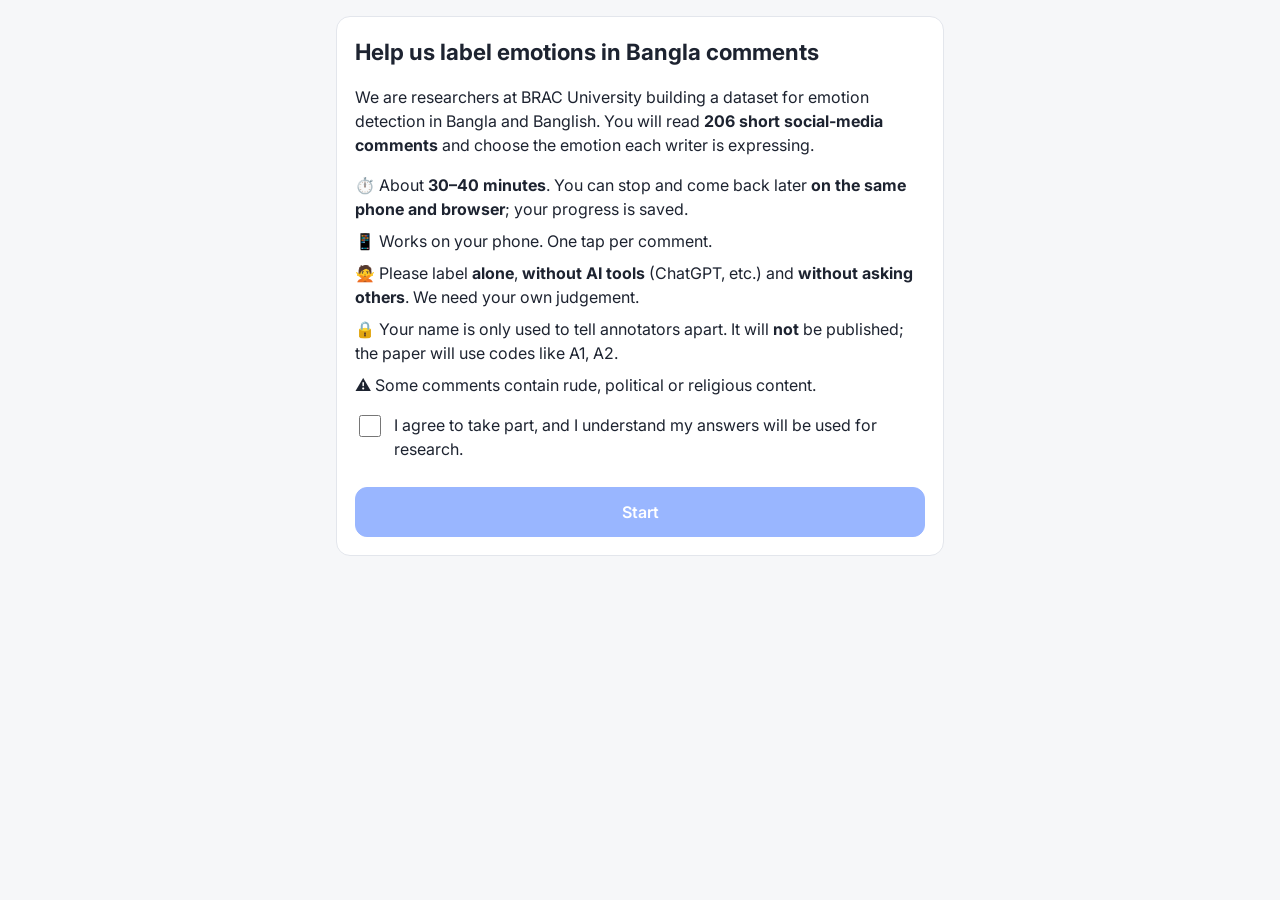
==== index.html @ c3514738 "Publish label-audit app (label-audit-v1) Co-Authored-By: Claude Opus 5.5 <noreply@anthropic.com>" ====
<!doctype html>
<html lang="en">
<head>
<meta charset="utf-8">
<meta name="viewport" content="width=device-width, initial-scale=1, viewport-fit=cover">
<title>Bangla Emotion Labeling</title>
<link rel="preconnect" href="https://fonts.googleapis.com">
<link href="https://fonts.googleapis.com/css2?family=Noto+Sans+Bengali:wght@400;600&family=Inter:wght@400;600&display=swap" rel="stylesheet">
<link rel="stylesheet" href="style.css?v=1">
</head>
<body>
<div id="testbanner" class="testbanner" hidden>TEST MODE: answers are NOT being sent</div>
<main id="app" class="wrap"><p class="muted">Loading…</p></main>

<template id="tpl-welcome">
  <section class="card">
    <h1>Help us label emotions in Bangla comments</h1>
    <p>We are researchers at BRAC University building a dataset for emotion detection in Bangla and Banglish. You will read <b>206 short social-media comments</b> and choose the emotion each writer is expressing.</p>
    <ul class="facts">
      <li>⏱️ About <b>30–40 minutes</b>. You can stop and come back later <b>on the same phone and browser</b>; your progress is saved.</li>
      <li>📱 Works on your phone. One tap per comment.</li>
      <li>🙅 Please label <b>alone</b>, <b>without AI tools</b> (ChatGPT, etc.) and <b>without asking others</b>. We need your own judgement.</li>
      <li>🔒 Your name is only used to tell annotators apart. It will <b>not</b> be published; the paper will use codes like A1, A2.</li>
      <li>⚠️ Some comments contain rude, political or religious content.</li>
    </ul>
    <label class="check"><input type="checkbox" id="consent"> I agree to take part, and I understand my answers will be used for research.</label>
    <button class="primary" id="btn-start" disabled>Start</button>
  </section>
</template>

<template id="tpl-profile">
  <section class="card">
    <h2>About you</h2>
    <label class="field">Your name <input id="p-name" autocomplete="name" placeholder="e.g. Rahim Uddin"></label>
    <label class="field">You are a…
      <select id="p-role"><option value="">Choose</option><option>Undergraduate student</option><option>Graduate student</option><option>Teacher / researcher</option><option>Working professional</option><option>Other</option></select>
    </label>
    <label class="field">Is Bangla your first language?
      <select id="p-native"><option value="">Choose</option><option>Yes</option><option>No</option></select>
    </label>
    <label class="field">How easily do you read Banglish (Bangla in English letters)?
      <select id="p-banglish"><option value="">Choose</option><option>Very easily</option><option>Somewhat easily</option><option>With difficulty</option></select>
    </label>
    <label class="check"><input type="checkbox" id="p-alone"> I will label on my own, without AI tools and without discussing the comments with anyone.</label>
    <p id="p-err" class="err" hidden>Please fill in every field and tick the box.</p>
    <button class="primary" id="btn-profile">Continue</button>
  </section>
</template>

<template id="tpl-guide">
  <section class="card guide">
    <h2>How to label</h2>
    <p>For each comment, choose the <b>one emotion the writer is mainly expressing</b>. The Bangla text is the original; the Banglish line below is the same comment in English letters.</p>
    <div class="labels-explained">
      <div><b class="lab anger">Anger · রাগ</b> angry, outraged, blaming, attacking someone. <i>“এদের বিচার চাই”</i></div>
      <div><b class="lab disgust">Disgust · ঘৃণা/বিরক্তি</b> revulsion, contempt, “this is gross / shameful / cheap”. <i>“ছি, কী নোংরা”</i></div>
      <div><b class="lab fear">Fear · ভয়/দুশ্চিন্তা</b> fear, worry, anxiety about something that may happen. <i>“খুব ভয় লাগছে”</i></div>
      <div><b class="lab joy">Joy · আনন্দ/ভালোবাসা</b> happiness, love, praise, pride, gratitude, good wishes. <i>“অসাধারণ গান”</i></div>
      <div><b class="lab sadness">Sadness · দুঃখ</b> grief, disappointment, missing someone, pity. <i>“চোখে পানি চলে এলো”</i></div>
      <div><b class="lab surprise">Surprise · বিস্ময়</b> astonishment, shock (good or bad). <i>“কী বলেন! জানতামই না”</i></div>
      <div><b class="lab neutral">No clear emotion</b> a question, information, request, or no emotion at all.</div>
      <div><b class="lab unclear">Can't understand</b> you really cannot understand the comment.</div>
    </div>
    <h3>Rules</h3>
    <ol class="rules">
      <li><b>The writer's emotion</b>, not how the comment makes you feel.</li>
      <li><b>Several emotions?</b> Pick the strongest one.</li>
      <li><b>Sarcasm:</b> label what they really mean. “বাহ, আবার কারেন্ট নেই, দারুণ সেবা!” → <b>Anger</b>, not Joy.</li>
      <li><b>Anger vs Disgust:</b> anger = hostile, wants punishment or blames. Disgust = finds it gross, shameful or contemptible.</li>
      <li><b>Sadness vs Fear:</b> sadness = about something that happened. Fear = about something that might happen.</li>
      <li>Emojis help, but the words decide.</li>
      <li><b>Don't overthink:</b> about 10 seconds each. If unsure, choose your best guess and tick <b>“Not sure”</b>.</li>
      <li>A few comments appear twice on purpose. Just label them again.</li>
    </ol>
    <button class="primary" id="btn-practice">Try 4 practice comments</button>
  </section>
</template>

<template id="tpl-item">
  <section class="item">
    <div class="topbar">
      <button class="ghost" id="btn-back" aria-label="Previous">‹ Back</button>
      <div class="progress"><div class="bar"><div id="bar-fill"></div></div><span id="counter"></span></div>
      <button class="ghost" id="btn-help" aria-label="Help">?</button>
    </div>
    <div class="card text-card">
      <p id="practice-tag" class="practice-tag" hidden>Practice</p>
      <p class="bn" id="t-bn"></p>
      <p class="bl" id="t-bl"></p>
    </div>
    <label class="check unsure"><input type="checkbox" id="unsure"> Not sure</label>
    <div class="choices" id="choices"></div>
    <p id="feedback" class="feedback" hidden></p>
  </section>
</template>

<template id="tpl-done">
  <section class="card">
    <h2>Thank you! 🎉</h2>
    <p id="sync-status">Sending your answers…</p>
    <div id="fallback" hidden>
      <p class="err">We could not confirm that all answers reached us. Please tap <b>Try again</b>. If it still fails, tap <b>Download</b> (or <b>Copy</b>) and send the file/text to the person who shared this link.</p>
      <button class="primary" id="btn-retry">Try again</button>
      <button id="btn-download">Download my answers</button>
      <button id="btn-copy">Copy my answers</button>
    </div>
  </section>
</template>

<script src="config.js?v=2"></script>
<script src="app.js?v=3"></script>
</body>
</html>
---- style.css ----
:root {
  --bg: #f6f7f9; --card: #ffffff; --text: #1d2330; --muted: #667085; --line: #e3e6ec;
  --primary: #1f5eff; --primary-text: #fff; --err: #c62828;
  --anger: #d64545; --disgust: #7a5c2e; --fear: #6b4fbb; --joy: #e0a800; --sadness: #2f6fb0; --surprise: #11998e;
  --neutral: #6b7280; --unclear: #9ca3af;
}
@media (prefers-color-scheme: dark) {
  :root { --bg: #12151b; --card: #1b2029; --text: #e8ebf0; --muted: #9aa3b2; --line: #2b313c; --primary: #5b8cff; }
}
* { box-sizing: border-box; }
html, body { margin: 0; background: var(--bg); color: var(--text); }
body { font-family: "Inter", "Noto Sans Bengali", system-ui, sans-serif; font-size: 16px; line-height: 1.5; -webkit-text-size-adjust: 100%; }
.wrap { max-width: 640px; margin: 0 auto; padding: 16px 16px 40px; }
.card { background: var(--card); border: 1px solid var(--line); border-radius: 14px; padding: 18px; margin-bottom: 14px; }
h1 { font-size: 1.4rem; margin: 0 0 10px; } h2 { font-size: 1.25rem; margin: 0 0 10px; } h3 { margin: 16px 0 6px; font-size: 1.05rem; }
.muted { color: var(--muted); }
.facts { padding-left: 0; list-style: none; } .facts li { margin: 8px 0; }
button { font: inherit; border-radius: 12px; border: 1px solid var(--line); background: var(--card); color: var(--text); padding: 12px 16px; cursor: pointer; }
button.primary { background: var(--primary); color: var(--primary-text); border-color: var(--primary); width: 100%; margin-top: 14px; font-weight: 600; }
button:disabled { opacity: .45; cursor: not-allowed; }
button.ghost { border: none; background: transparent; padding: 8px 10px; font-weight: 600; }
.check { display: flex; gap: 10px; align-items: flex-start; margin: 12px 0; }
.check input { width: 22px; height: 22px; flex: none; margin-top: 2px; }
.field { display: block; margin: 12px 0; font-weight: 600; }
.field input, .field select { display: block; width: 100%; margin-top: 6px; padding: 12px; font: inherit; font-weight: 400; border: 1px solid var(--line); border-radius: 10px; background: var(--bg); color: var(--text); }
.err { color: var(--err); }
.labels-explained div { padding: 8px 0; border-bottom: 1px solid var(--line); }
.labels-explained i { color: var(--muted); font-style: normal; }
.lab { display: inline-block; padding: 2px 8px; border-radius: 999px; color: #fff; margin-right: 6px; font-size: .9rem; }
.lab.anger { background: var(--anger); } .lab.disgust { background: var(--disgust); } .lab.fear { background: var(--fear); }
.lab.joy { background: var(--joy); color: #1d2330; } .lab.sadness { background: var(--sadness); } .lab.surprise { background: var(--surprise); }
.lab.neutral { background: var(--neutral); } .lab.unclear { background: var(--unclear); color: #1d2330; }
.rules li { margin: 6px 0; }
.topbar { display: flex; align-items: center; gap: 8px; margin-bottom: 10px; position: sticky; top: 0; background: var(--bg); padding: 6px 0; z-index: 2; }
.progress { flex: 1; display: flex; align-items: center; gap: 8px; font-size: .9rem; color: var(--muted); }
.bar { flex: 1; height: 8px; background: var(--line); border-radius: 99px; overflow: hidden; }
#bar-fill { height: 100%; width: 0; background: var(--primary); transition: width .2s; }
.text-card { min-height: 120px; }
.bn { font-family: "Noto Sans Bengali", sans-serif; font-size: 1.2rem; line-height: 1.7; margin: 0 0 10px; word-wrap: break-word; }
.bl { color: var(--muted); font-size: .98rem; margin: 0; word-wrap: break-word; }
.practice-tag { display: inline-block; margin: 0 0 8px; font-size: .8rem; font-weight: 600; color: var(--primary); }
.unsure { justify-content: flex-end; margin: 4px 0 8px; color: var(--muted); }
.choices { display: grid; grid-template-columns: 1fr 1fr; gap: 10px; }
.choices button { padding: 14px 8px; font-weight: 600; border-width: 2px; min-height: 58px; }
.choices button small { display: block; font-weight: 400; font-family: "Noto Sans Bengali", sans-serif; }
.choices button.wide { grid-column: span 1; }
.choices button.selected { outline: 3px solid var(--primary); outline-offset: 1px; }
.c-anger { border-color: var(--anger); } .c-disgust { border-color: var(--disgust); } .c-fear { border-color: var(--fear); }
.c-joy { border-color: var(--joy); } .c-sadness { border-color: var(--sadness); } .c-surprise { border-color: var(--surprise); }
.c-neutral, .c-unclear { border-color: var(--line); color: var(--muted); }
.feedback { background: var(--card); border: 1px solid var(--line); border-radius: 12px; padding: 12px; margin-top: 12px; }
.testbanner { background: var(--err); color: #fff; text-align: center; padding: 8px; font-weight: 600; position: sticky; top: 0; z-index: 5; }
#fallback button { display: block; width: 100%; margin-top: 10px; }
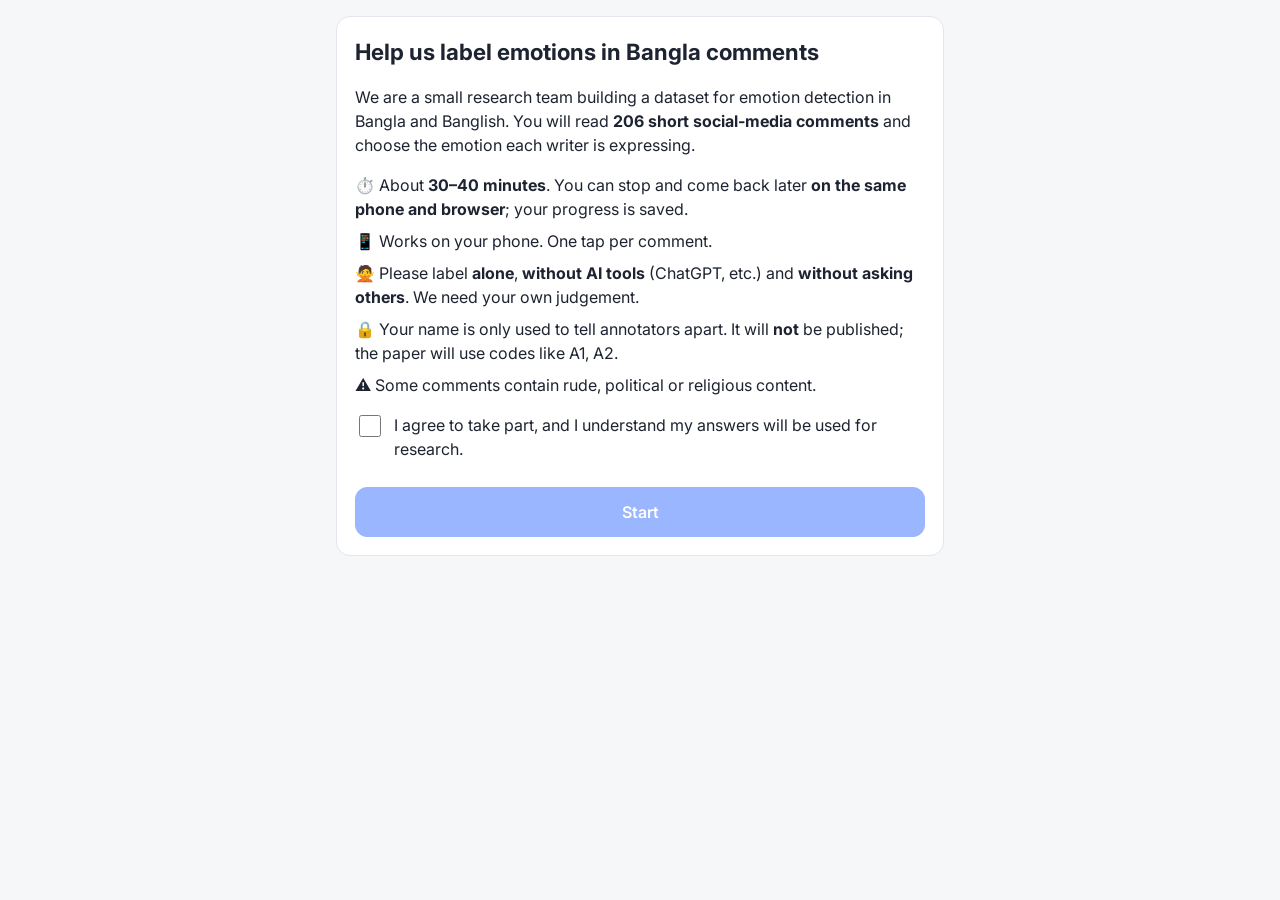
==== commit 4508aa6d: "Remove institution name from welcome text Co-Authored-By: Claude Opus 5.5 <noreply@anthropic.com>" ====
--- a/index.html
+++ b/index.html
@@ -15,7 +15,7 @@
 <template id="tpl-welcome">
   <section class="card">
     <h1>Help us label emotions in Bangla comments</h1>
-    <p>We are researchers at BRAC University building a dataset for emotion detection in Bangla and Banglish. You will read <b>206 short social-media comments</b> and choose the emotion each writer is expressing.</p>
+    <p>We are a small research team building a dataset for emotion detection in Bangla and Banglish. You will read <b>206 short social-media comments</b> and choose the emotion each writer is expressing.</p>
     <ul class="facts">
       <li>⏱️ About <b>30–40 minutes</b>. You can stop and come back later <b>on the same phone and browser</b>; your progress is saved.</li>
       <li>📱 Works on your phone. One tap per comment.</li>
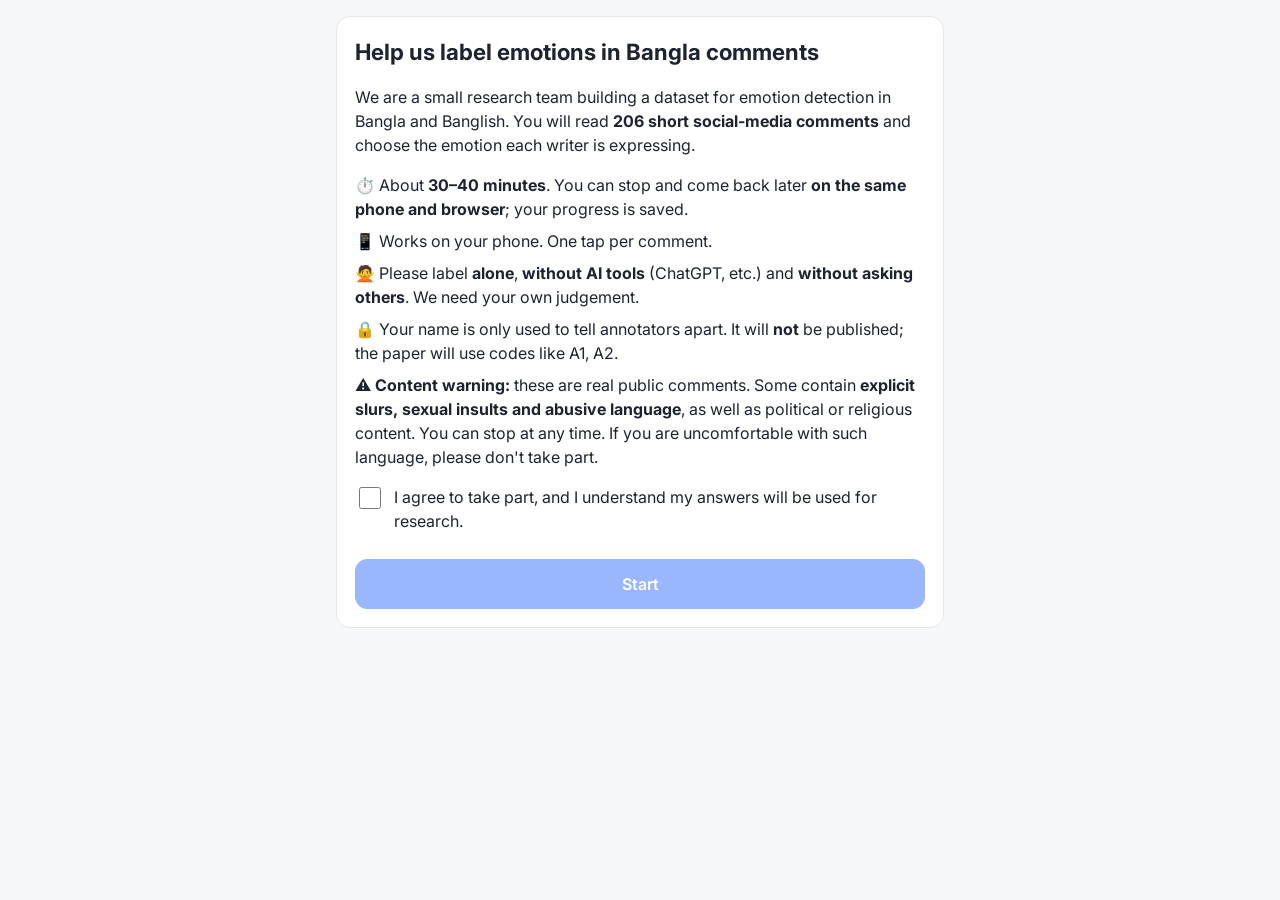
==== commit 4cf69a21: "Stronger content warning Co-Authored-By: Claude Opus 5.5 <noreply@anthropic.com>" ====
--- a/index.html
+++ b/index.html
@@ -6,7 +6,7 @@
 <title>Bangla Emotion Labeling</title>
 <link rel="preconnect" href="https://fonts.googleapis.com">
 <link href="https://fonts.googleapis.com/css2?family=Noto+Sans+Bengali:wght@400;600&family=Inter:wght@400;600&display=swap" rel="stylesheet">
-<link rel="stylesheet" href="style.css?v=1">
+<link rel="stylesheet" href="style.css?v=3">
 </head>
 <body>
 <div id="testbanner" class="testbanner" hidden>TEST MODE: answers are NOT being sent</div>
@@ -21,7 +21,7 @@
       <li>📱 Works on your phone. One tap per comment.</li>
       <li>🙅 Please label <b>alone</b>, <b>without AI tools</b> (ChatGPT, etc.) and <b>without asking others</b>. We need your own judgement.</li>
       <li>🔒 Your name is only used to tell annotators apart. It will <b>not</b> be published; the paper will use codes like A1, A2.</li>
-      <li>⚠️ Some comments contain rude, political or religious content.</li>
+      <li>⚠️ <b>Content warning:</b> these are real public comments. Some contain <b>explicit slurs, sexual insults and abusive language</b>, as well as political or religious content. You can stop at any time. If you are uncomfortable with such language, please don't take part.</li>
     </ul>
     <label class="check"><input type="checkbox" id="consent"> I agree to take part, and I understand my answers will be used for research.</label>
     <button class="primary" id="btn-start" disabled>Start</button>
--- a/style.css
+++ b/style.css
@@ -8,6 +8,7 @@
   :root { --bg: #12151b; --card: #1b2029; --text: #e8ebf0; --muted: #9aa3b2; --line: #2b313c; --primary: #5b8cff; }
 }
 * { box-sizing: border-box; }
+[hidden] { display: none !important; }
 html, body { margin: 0; background: var(--bg); color: var(--text); }
 body { font-family: "Inter", "Noto Sans Bengali", system-ui, sans-serif; font-size: 16px; line-height: 1.5; -webkit-text-size-adjust: 100%; }
 .wrap { max-width: 640px; margin: 0 auto; padding: 16px 16px 40px; }
@@ -51,3 +52,10 @@
 .feedback { background: var(--card); border: 1px solid var(--line); border-radius: 12px; padding: 12px; margin-top: 12px; }
 .testbanner { background: var(--err); color: #fff; text-align: center; padding: 8px; font-weight: 600; position: sticky; top: 0; z-index: 5; }
 #fallback button { display: block; width: 100%; margin-top: 10px; }
+/* rewrite page */
+textarea { display: block; width: 100%; margin-top: 6px; padding: 12px; font: inherit; font-weight: 400; font-size: 1.05rem;
+  border: 1px solid var(--line); border-radius: 10px; background: var(--card); color: var(--text); resize: vertical; }
+.example { background: var(--bg); border: 1px solid var(--line); border-radius: 12px; padding: 12px; }
+.mono { font-family: ui-monospace, Menlo, Consolas, monospace; font-size: .95em; }
+button.skip { width: 100%; margin-top: 10px; color: var(--muted); }
+.block-links a { display: block; padding: 14px; margin: 8px 0; border: 1px solid var(--line); border-radius: 12px; color: var(--text); text-decoration: none; background: var(--card); }
